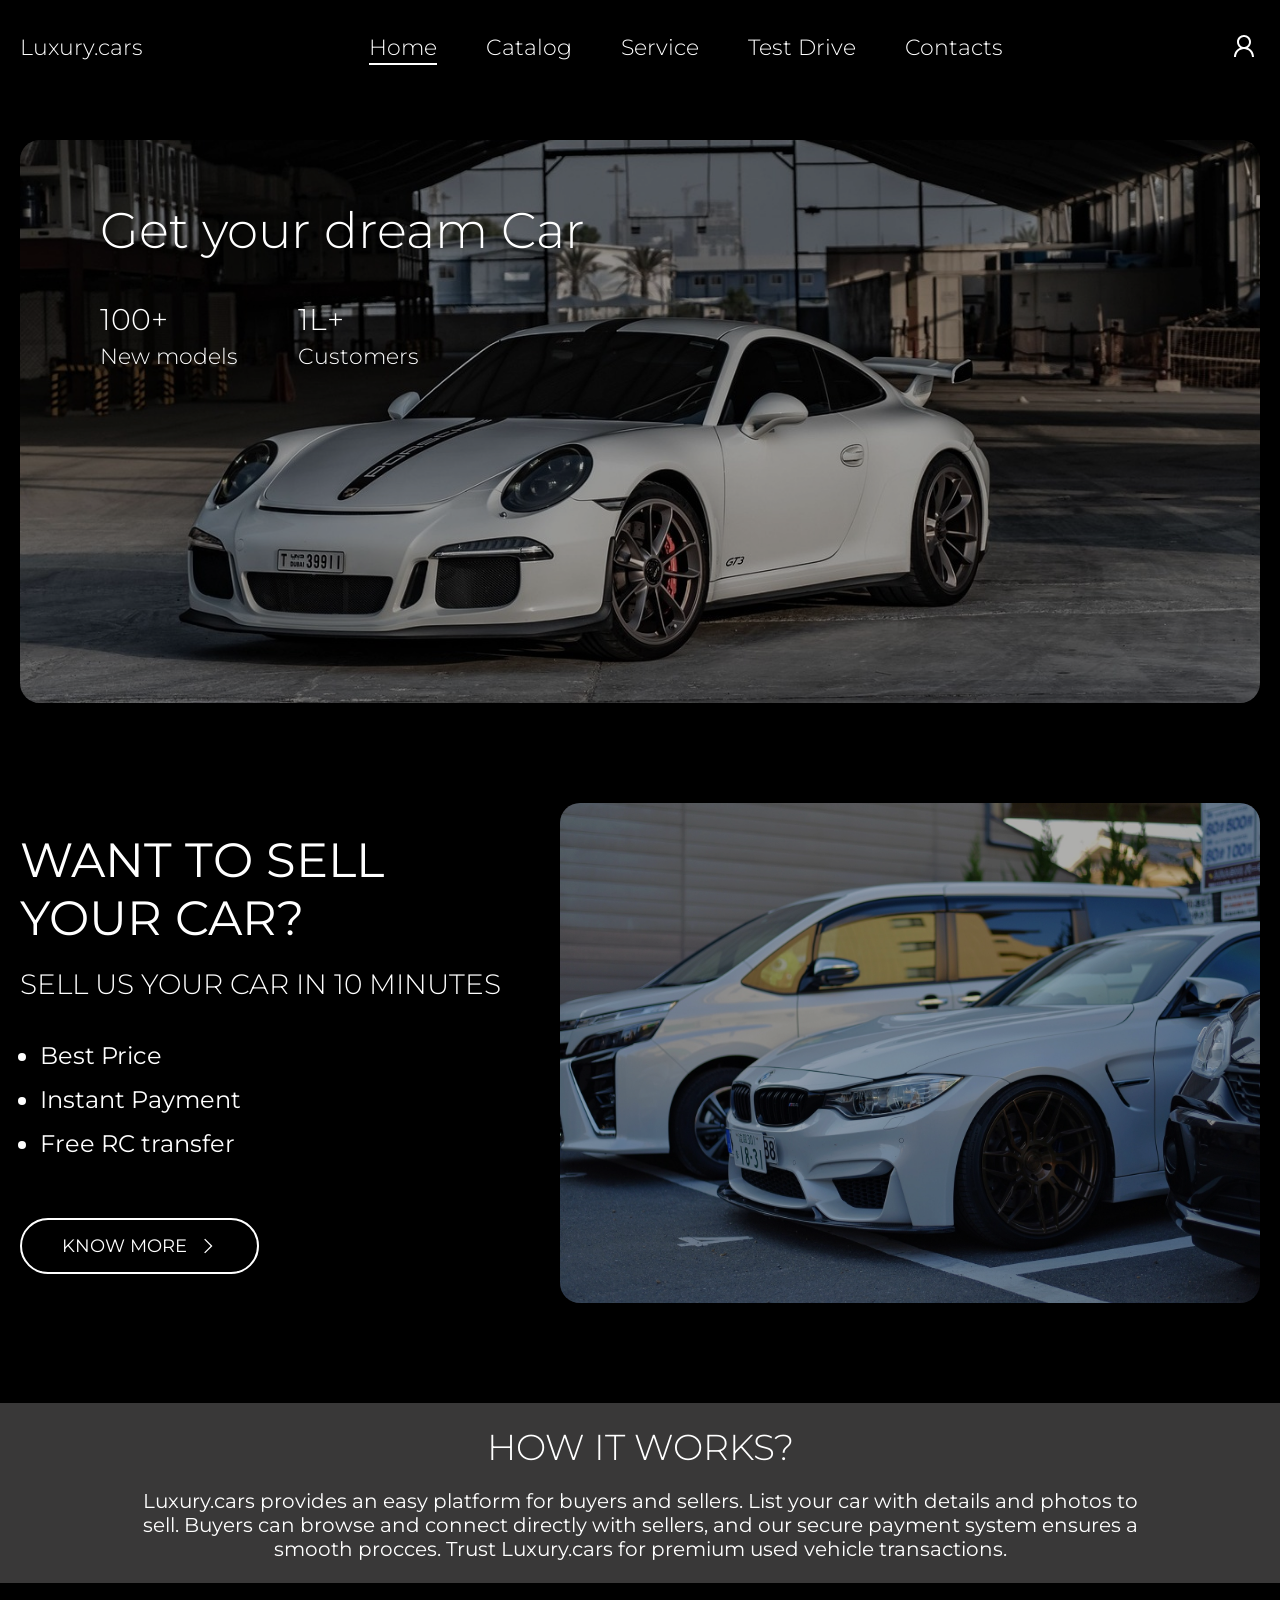
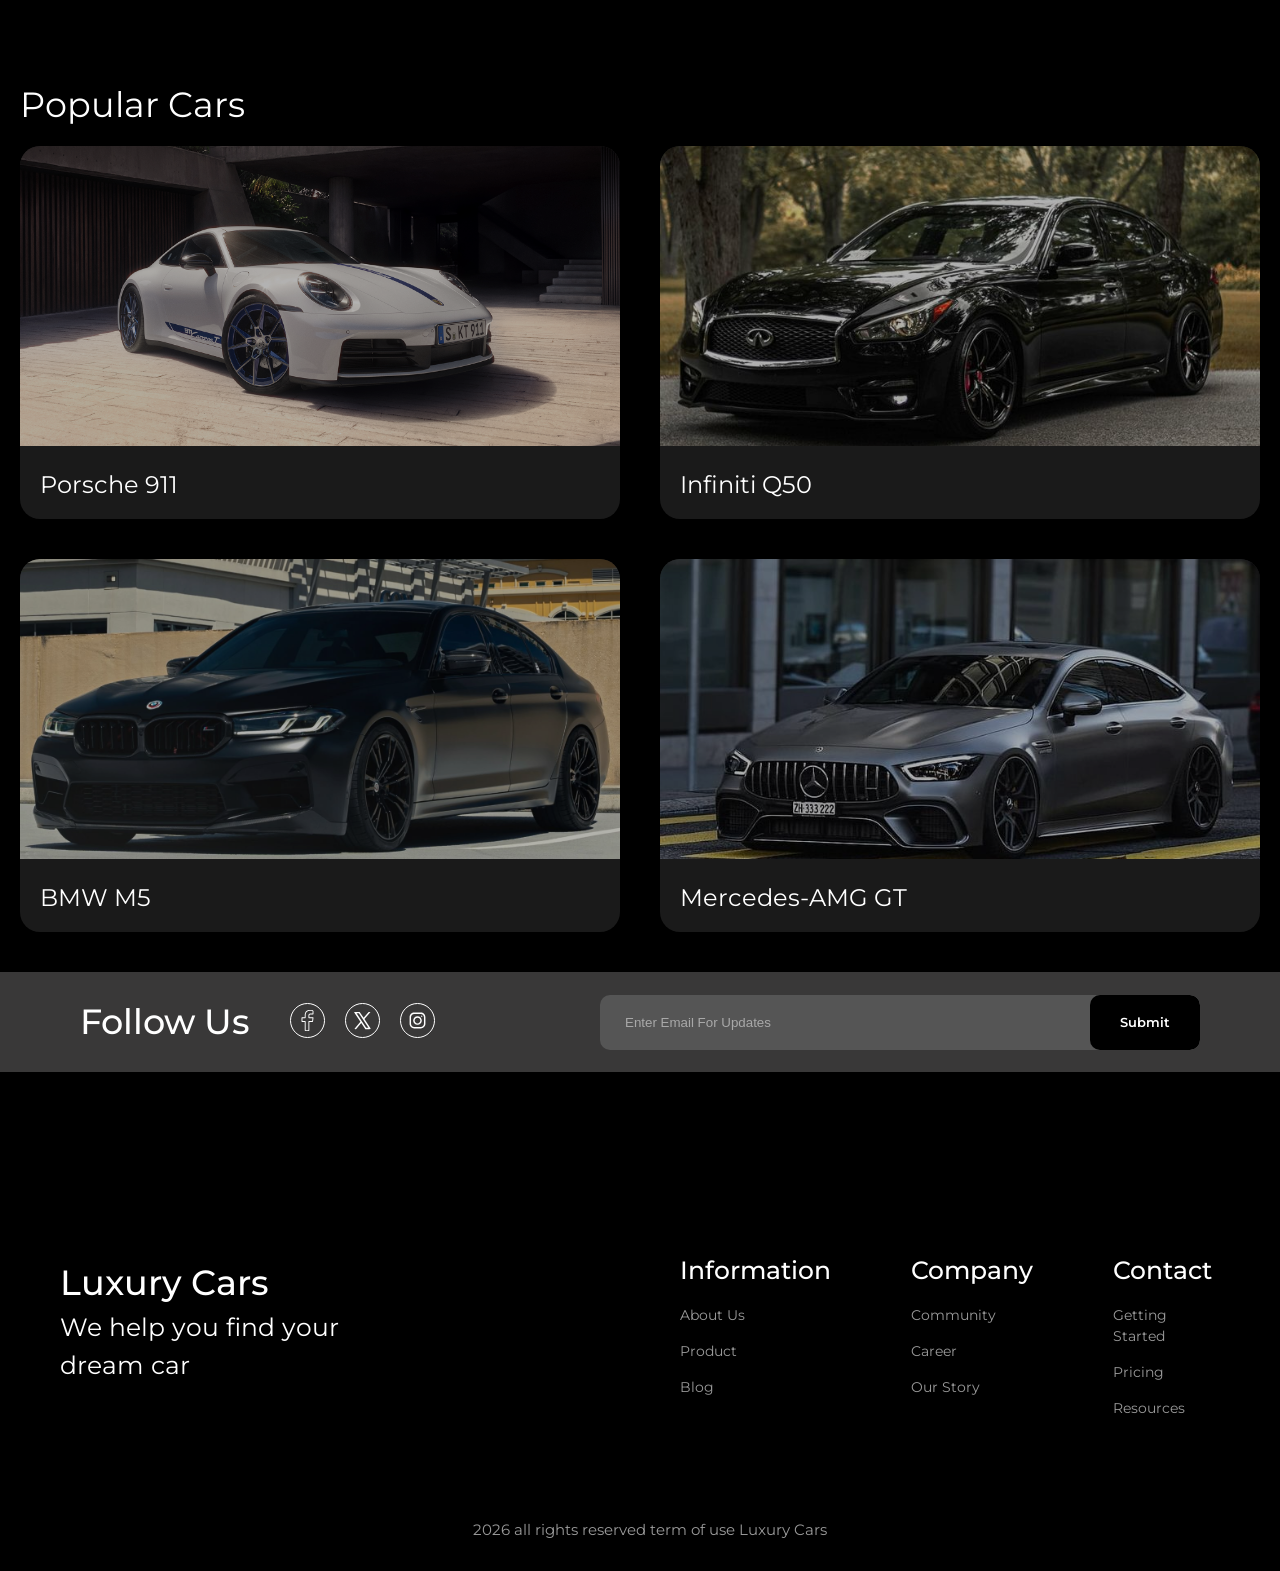
==== index.html @ b2e4340e "1" ====
<!DOCTYPE html>
<html lang="ru">
<head>
    <meta charset="utf-8">
    <meta name="viewport" content="width=device-width, initial-scale=1.0">
    <title>Luxury.cars</title>
    <link rel="stylesheet" href="css/style.css">
    <link rel="preconnect" href="https://fonts.googleapis.com">
    <link rel="preconnect" href="https://fonts.gstatic.com" crossorigin>
    <link href="https://fonts.googleapis.com/css2?family=Google+Sans:ital,opsz,wght@0,17..18,400..700;1,17..18,400..700&family=Montserrat:ital,wght@0,100..900;1,100..900&display=swap" rel="stylesheet">
</head>

<body>
    <header class="header">
        <div class="header_container">
            <nav class="header_nav">
                <a class = "header_logo" href="#">Luxury.cars</a>
                <ul class="header_nav-list">
                    <li class="header__nav-item">
                        <a class="header__nav-link active" href="index.html">Home</a>
                    </li>
                    <li class="header__nav-item">
                        <a class="header__nav-link" href="catalog.html">Catalog</a>
                    </li>
                    <li class="header__nav-item">
                        <a class="header__nav-link" href="service.html">Service</a>
                    </li>
                    <li class="header__nav-item">
                        <a class="header__nav-link" href="test-drive.html">Test Drive</a>
                    </li>
                    <li class="header__nav-item">
                        <a class="header__nav-link" href="contacts.html">Contacts</a>
                    </li>
                </ul>
                <button class="profile_button" id="openloginButton" onclick="openModal()"><img src="img/customer.svg" alt="profile-icon"></button>
                
            </nav>
        </div>
    </header>

<main>
    <section class="hero">
        <div class="hero_container">
            <div class="hero_container-content">
                <img class="hero_background-img"  src="img/porsche1 (1).jpg" alt="background-car">
                <div class="hero_text">
                    <h1 class="hero__text" id="hero-title">Get your dream Car</h1>
                    <div class="hero_stats">
                        <div class="hero_stats-item">
                            <h2 class="hero_text-low">100+</h2>
                            <h3 class="hero-text1">New models</h3>
                        </div>
                        <div class="hero_stats-item">
                            <h2 class="hero_text-low2">1L+</h2>
                            <h3 class="hero-text2">Customers</h3>
                        </div>
                    </div>
                </div>
            </div>
        </div>
    </section>
    <section class="title">
        <div class="title_container">
            <div class="title_content">
                <div class="title-content-text">
                    <h1>WANT TO SELL YOUR CAR?</h1>
                    <h2>SELL US YOUR CAR IN 10 MINUTES</h2>
                    <ul class ="title_list">
                        <li class="title_list-item">
                            Best Price
                        </li>
                        <li class="title_list-item">
                            Instant Payment
                        </li>
                        <li class="title_list-item">
                            Free RC transfer
                        </li>
                    </ul>
                    <a class="title_link" href="catalog.html">KNOW MORE <img src="img/arrow-right.svg" alt="arrow-right"></a>
                </div>
                <img class="title_img" src="img/tittle-cars.jpg"  alt="car-image">
            </div>
        </div>
    </section>
    <section class="title_about">
        <div class="title_about-container">
            <div class="title_about-content">
                <h1>HOW IT WORKS?</h1>
                <p>
                    Luxury.cars provides an easy platform for buyers and sellers. List your car with details and photos to sell. Buyers can browse and connect directly with sellers, and our secure payment system ensures a smooth procces. Trust  Luxury.cars for premium used vehicle transactions.
                </p>
            </div>
        </div>
    </section>
    <section class="popular"> 
        <div class="popular_container">
            <h1 class="heading-lg mb-lg">Popular Cars</h1>
            <div class="popular__grid">
                <div class="card">
                    <img class="card__image" src="img/porsche911.png" alt="Porsche 911">
                    <h2 class="card__title">Porsche 911</h2>
                </div>
                
                <div class="card">
                    <img class="card__image" src="img/q50.jpg" alt="Infiniti Q50">
                    <h2 class="card__title">Infiniti Q50</h2>
                </div>
                
                <div class="card">
                    <img class="card__image" src="img/BMW-m5-f90.jpg" alt="BMW M5">
                    <h2 class="card__title">BMW M5</h2>
                </div>
                
                <div class="card">
                    <img class="card__image" src="img/Mercedes-gt63-4door.jpg" alt="Mercedes-AMG GT">
                    <h2 class="card__title">Mercedes-AMG GT</h2>
                </div>
            </div>
        </div>
    </section>
    <section class="social-link">
        <div class="social-link_container">
            <div class="social-link__left-group">
                <h1>Follow Us</h1>
                <div class="social-link__icons">
                    <a class="social-link_icons" href="#"><img src="img/facebook.svg" alt="Facebook"></a>
                    <a class="social-link_icons" href="#"><img src="img/X.svg" alt="X"></a>
                    <a class="social-link_icons" href="#"><img src="img/instagram.svg" alt="Instagram"></a>
                </div>
            </div>
            <form class="social-message_form">
                <input type="email" placeholder="Enter Email For Updates" class="social-link__input">
                <button class="social-link__button">Submit</button>
            </form>
            
        </div>
    </section>
    <section class="about">
        <div class="about_container">
            <div class="about_text">
                <h1>Luxury Cars</h1>
                <h2>We help you find your dream car</h2>
            </div>
            <div class="about_lists">
                <ul class="about_list_info">
                    <li class="about-list-main-item">
                        <a href="#">Information</a>
                    </li>
                    <li class="about-list-item">
                        <a href="#">About Us</a>
                    </li>
                    <li class="about-list-item">
                    <a href="#">Product</a>
                    </li>
                    <li class="about-list-item">
                    <a href="#">Blog</a>
                    </li>
                </ul>
                <ul class="about_list_company">
                    <li class="about-list-main-item">
                        <a href="#">Company</a>
                    </li>
                    <li class="about-list-item">
                    <a href="#">Community</a>
                    </li>
                    <li class="about-list-item">
                    <a href="#">Career</a>
                    </li>
                    <li class="about-list-item">
                    <a href="#">Our Story</a>
                    </li>
                </ul>
                <ul class="about_list_contact">
                    <li class="about-list-main-item">
                        <a href="#">Contact</a>
                    </li>
                    <li class="about-list-item">
                    <a href="#">Getting Started</a>
                    </li>
                    <li class="about-list-item">
                    <a href="#">Pricing</a>
                    </li>
                    <li class="about-list-item">
                    <a href="#">Resources</a>
                    </li>
                </ul>
            </div>
        </div>
        <div class="lowtext">
            <p class="low-text">2026 all rights reserved term of use Luxury Cars</p>
        </div>
        
    </section>
</main>
<div class="login_modal" id="login_modal">
    <div class="login__container" id="login__container">
        <div class="login_header">
            <h2>Sign In</h2>
            <button id="closeloginButton" class="login__close-button"><img src="img/close-icon.svg" alt="Close"></button>
        </div>
        <div class="login_form">
            <form class="login__form">
                <input type="email" placeholder="Email" class="login__input">
                <input type="password" placeholder="Password" class="login__input">
                <button type="submit" class="login__button">Sign In</button>
                <p class="register_link">Don't have an account? <a href="javascript:void(0)" id="register_link">Sign Up</a></p>
            </form>
        </div>
    </div>
    <div class="register__container" id="register__container">
        <div class="register_header">
            <h2>Sign Up</h2>
            <button id="closeregisterButton" class="register__close-button"><img src="img/close-icon.svg" alt="Close"></button>
        </div>
        <div class="register_form">
            <form class="register__form">
                <input type="text" placeholder="Name" class="register__input">
                <input type="email" placeholder="Email" class="register__input">
                <input type="password" placeholder="Password" class="register__input">
                <button type="submit" class="register__button" onclick="closeRegisterModal()">Create Account</button>
                <p class="login_link">Already have an account? <a id="login__link" href="javascript:void(0)">Sign In</a></p>
            </form>
        </div>
    </div>
</div>
  <script src = "js/app.js"></script>
</body>
</html>
---- css/style.css ----
* {
    margin: 0;
    padding: 0;
    box-sizing: border-box;
}

html {
    scroll-padding: 150px;
    scroll-behavior: smooth;
    background-color: #000000;
}
.header {
    position: fixed;
    width: 100%;
    background-color: black;
    z-index: 1000;
    top: 0;
}
.header_container {
    margin-top: 30px;
    max-width: 1600px;
    width: 100%;
    height: 70px;
    margin-inline: auto;
    padding: 0 20px;
}
.header_nav {
    gap: 20px;
    display: flex;
    justify-content: space-between;
    align-items: center;
}
.header_nav-list {
    display: flex;
    list-style:none;
    gap:49px;
    font-family: Montserrat;
    font-size: 22px;
    font-weight: 300;
    transition: color 0.5s ease;
    color: #FFFFFF;
}
.profile_button {
    background: transparent;
    border: none;
    cursor: pointer;
}
.header_logo {
    font-family: Montserrat, sans-serif;
    font-weight: 300;
    font-size: 22px;
    color: #FFFFFF;
}
.header_nav-list a {
    text-decoration: none;
    color: #FFFFFF;
}
.header_nav a  {
    color: #FFFFFF;
    text-decoration: none;
}

.hero {
    margin: 140px 0 0 0;
}
.hero_container {
    display: flex;
    justify-content: center;
    align-items: center;
    width: 100%;
    margin-inline: auto;
    padding: 0 20px;
}
.hero_container-content {
    position: relative;
    max-width: 1600px;
    width: 100%;
}
.hero_background-img {
    width: 100%;
    height: auto;
    filter: brightness(70%);
    border-radius: 20px;
    display: block;
}
.hero_text {
    position: absolute;
    top: 0;
    left: 0;
    width: 100%;
    height: 100%;
    padding: 60px 80px;
    display: flex;
    flex-direction: column;
    gap: 20px;
}
.hero__text {
    font-size: 50px;
    color: #FFFFFF;
    font-family: Montserrat, sans-serif;
    font-weight: 300;
    margin: 0;
    max-width: 500px;
}
.hero_text-low, .hero_text-low2 {
    font-size: 30px;
    color: #FFFFFF;
    font-family: Montserrat, sans-serif;
    font-weight: 300;
    margin: 0;
}
.hero-text1, .hero-text2 {
    font-size: 22px;
    color: #FFFFFF;
    font-family: Montserrat, sans-serif;
    font-weight: 300;
    margin: 0;
}
.hero_stats {
    display: flex;
    gap: 60px;
    align-items: flex-start;
    margin-top: 20px;
}
.hero_stats-item {
    display: flex;
    flex-direction: column;
    gap: 5px;
}
.title {
    font-family: Montserrat, sans-serif;
    color: #FFFFFF;
    margin-top: 100px;
}

.title_container, .title_about-container, .popular_content{
    max-width: 1600px;
    width: 100%;
    margin-inline: auto;
    padding: 0 20px;
}

.title_content {
    display: flex;
    align-items: center;
    gap: 50px;
}

.title-content-text {
    flex: 1;
}

.title-content-text h1 {
    font-size: 48px;
    font-weight: 400;
    margin-bottom: 20px;
    line-height: 1.2;
}

.title-content-text h2 {
    font-size: 28px;
    font-weight: 300;
    margin-bottom: 40px;
}

.title_list {
    list-style: disc;
    padding-left: 20px;
    margin-bottom: 40px;
}

.title_list-item {
    font-size: 24px;
    font-weight: 400;
    margin-bottom: 15px;
}

.title_link {
    display: inline-flex;
    align-items: center;
    gap: 10px;
    background-color: transparent;
    border: 2px solid #FFFFFF;
    color: #FFFFFF;
    text-decoration: none;
    padding: 15px 40px;
    font-size: 18px;
    font-weight: 400;
    border-radius: 50px;
    transition: all 0.3s ease;
    margin-top: 20px;
}

.title_link:hover {
    background-color: #FFFFFF;
    color: #000000;
}

.title_link img {
    width: 20px;
    height: 20px;
}

.title_img {
    filter: brightness(70%);
    flex-shrink: 0;
    border-radius: 20px;
    width: 700px;
    height: 500px;
    object-fit: cover;
}
.title_about-container {
    background-color: #393838;
    margin-top: 100px;
    height: 180px;
    display: flex;
    align-items: center;
    justify-content: center;
    max-width: 100%;
}
.title_about-content {
    display: flex;
    flex-direction: column;
    align-items: center;
    max-width: 1200px;
    text-align: center;
    color: #FFFFFF;
    font-family: Montserrat, sans-serif;
    font-size: 20px;
}
.title_about-content p {
    max-width: 1000px;

}
.title_about-content h1 {
    font-size: 36px;
    margin-bottom: 20px;
    font-weight: 300;
}
.grid {
    display: grid;
    gap: 40px;
}

.grid-2 {
    grid-template-columns: repeat(2, 1fr);
}

.grid-3 {
    grid-template-columns: repeat(3, 1fr);
}

.grid-4 {
    grid-template-columns: repeat(4, 1fr);
}

.card {
    background-color: #1a1a1a;
    border-radius: 20px;
    overflow: hidden;
    transition: transform 0.3s ease;
}

.card:hover {
    transform: translateY(-10px);
}

.card__image {
    filter: brightness(70%);
    width: 100%;
    height: 300px;
    object-fit: cover;
}

.card__title {
    font-family: Montserrat, sans-serif;
    color: #FFFFFF;
    font-size: 24px;
    font-weight: 400;
    padding: 20px;
    font-size: 24px;
    font-weight: 400;
}

.popular__grid {
    display: grid;
    grid-template-columns: repeat(2, 1fr);
    gap: 40px;
}
.popular_container {
    max-width: 1600px;
    width: 100%;
    margin-inline: auto;
    margin-top: 100px;
    padding: 0 20px;
}
.heading-lg  {
    font-family: Montserrat, sans-serif;
    color: #FFFFFF;
    font-size: 35px;
    font-weight: 400;
    margin-bottom: 20px;
}
.login_modal {
  z-index: 1002;
  display: none;
  position: fixed;
  top: 0;
  left: 0;
  width: 100%;
  height: 100%;
  background-color: rgba(0, 0, 0, 0.7);
  backdrop-filter: blur(8px);
  -webkit-backdrop-filter: blur(8px);
}

.login__container, .register__container {
  z-index: 1001;
  display: flex;
  flex-direction: column;
  align-items: center;
  background-color: #1a1a1a;
  margin: 12vh auto;
  padding: 40px 35px 35px;
  border: 1px solid #333;
  border-radius: 20px;
  width: 440px;
  max-width: 90vw;
  font-family: Montserrat, sans-serif;
  box-shadow: 0 25px 60px rgba(0, 0, 0, 0.5);
}
.login_header, .register_header {
  font-family: Montserrat, sans-serif;
  font-weight: 500;
  font-size: 28px;
  display: flex;
  justify-content: space-between;
  align-items: center;
  width: 100%;
  margin-bottom: 10px;
  color: #fff;
}
.login_form, .register_form {
  width: 100%;
  display: flex;
  flex-direction: column;
  align-items: center;
}
.login__form, .register__form {
  display: flex;
  flex-direction: column;
  align-items: center;
  gap: 16px;
  width: 100%;
  margin-top: 10px;
  font-family: Montserrat, sans-serif;
  font-size: 15px;
  line-height: 1.5;
}
.login__close-button, .register__close-button {
  display: flex;
  align-items: center;
  justify-content: center;
  cursor: pointer;
  background: transparent;
  border: 1px solid #444;
  border-radius: 50%;
  width: 38px;
  height: 38px;
  transition: all 0.3s ease;
}
.login__close-button:hover, .register__close-button:hover {
  background-color: #333;
  border-color: #666;
}
.login__close-button img, .register__close-button img {
  width: 18px;
  height: 18px;
  filter: invert(1);
}
.login__input, .register__input {
  width: 100%;
  padding: 14px 18px;
  background-color: #111;
  border: 1px solid #333;
  border-radius: 12px;
  color: #fff;
  font-family: Montserrat, sans-serif;
  font-size: 15px;
  outline: none;
  transition: border-color 0.3s ease;
  box-sizing: border-box;
}
.login__input:focus, .register__input:focus {
  border-color: #fff;
}
.login__input::placeholder, .register__input::placeholder {
  color: #666;
}
.login__button, .register__button {
  display: flex;
  align-items: center;
  justify-content: center;
  padding: 14px;
  background-color: #fff;
  color: #000;
  border: none;
  text-decoration: none;
  font-family: Montserrat, sans-serif;
  font-weight: 600;
  font-size: 16px;
  width: 100%;
  border-radius: 12px;
  cursor: pointer;
  transition: all 0.3s ease;
  margin-top: 4px;
}
.login__button:hover, .register__button:hover {
  background-color: #ccc;
}
.login_link, .register_link {
  font-family: Montserrat, sans-serif;
  font-size: 14px;
  font-weight: 400;
  color: #888;
  line-height: 1.5;
  text-align: center;
}
.login_link a, .register_link a {
  color: #fff;
  text-decoration: none;
  font-weight: 500;
  transition: opacity 0.3s;
}
.login_link a:hover, .register_link a:hover {
  opacity: 0.7;
}
.register__container {
  display: none;
}
.social-link_container {
    display: flex;
    align-items: center;
    justify-content: space-between;
    gap: 40px;
    margin-top: 40px;
    background-color: #393838;
    max-width: 1800px;
    width: 100%;
    height: 100px;
    margin-inline: auto;
    padding: 0 80px;
    font-family: montserrat, sans-serif;
    color: #FFFFFF;
}
.social-link__left-group {
    display: flex;
    flex-direction: row;
    align-items: center;
    gap: 40px;
}
.social-link__icons {
    display: flex;
    gap: 20px;
}
.social-link__icons img {
    width: 35px;
    height: 35px;
    border: 1px solid #FFFFFF;
    border-radius: 50%;
    padding: 5px;
    transition: all 0.3s ease;
}
.social-link__icons img:hover {
    background-color: #FFFFFF;
    color: #000000;
}
.social-link_container h1 {
    font-family: montserrat, sans-serif;
    font-weight: 500;
    font-size: 35px;
    line-height: 1.5;
    margin: 0;
}
.social-message_form {
    font-family: montserrat, sans-serif;
    font-size: 16px;
    line-height: 1.5;
    color: #FFFFFF;
    display: flex;
    background-color: #555;
    border-radius: 10px;
    overflow: hidden;
    width: 600px;
    height: 55px;
    max-width: 600px;
    flex-shrink: 0;
}
.social-link__input {
    background: transparent;
    border: none;
    padding: 15px 25px;
    color:rgb(255, 255, 255);
    flex-grow: 1;
    outline: none;

}
.social-link__input::placeholder {
    color: #ccc;
    opacity: 0.7;
}
.social-link__button {
    background-color: #000;
    color: #fff;
    border: none;
    padding: 0 30px;
    cursor: pointer;
    border-radius: 10px;
    transition: background-color 0.3s;
    font-family: montserrat, sans-serif;
    font-weight: 600;
}
.social-link__button:hover {
    background-color: #222;
}
.about {
    /* background-color: #393838; */
    /* margin-top: 150px;
    height: 100%;
    text-decoration: none; */
    margin-top: 150px;
}
.about_container {
    display: flex;
    flex-direction: row;
    align-items: center;
    color: #FFFFFF;
    gap: 300px;
    margin-left: 30px;
}



.about_lists a{
    text-decoration: none;
    display: flex;
    flex-direction: row;
    max-width: 600px;
    padding-top: 5px;
    font-family: Montserrat, sans-serif;
    font-weight: 400;
    color: #FFFFFF;
    filter: brightness(60%);
}
.about_lists ul {
    list-style: none;
    align-items: flex-start;
    display: flex;
    flex-direction: column;
    gap: 10px;
    width: 200px;
}
.about-list-main-item a {
    text-decoration: none;
    font-family: Montserrat, sans-serif;
    font-weight: 500;
    font-size: 25px;
    line-height: 1.5;
    filter: brightness(100%);

}
/* .low-text {
    display: flex;
    align-items: center;
    margin-top: 100px;
    font-size: 20px;
    line-height: 1.5;
    max-width: 500px;
} */
.about-list-item {
    text-decoration: none;
    font-family: Montserrat, sans-serif;
    font-weight: 400;
    font-size: 14px;
    line-height: 1.5;
}
.about-list-main-item li {
    font-family: Montserrat, sans-serif;
    font-weight: 600;
    font-size: 30px;
    line-height: 1.5;
    
}
.about_text h1 {
    display: flex;
    align-items: center;
    font-family: Montserrat, sans-serif;
    font-weight: 500;
    font-size: 35px;
    line-height: 1.5;
    max-width: 400px;
    width: 350px;
    padding-left: 30px;
}
.about_text h2 {
    display: flex;
    align-items: center;
    font-family: Montserrat, sans-serif;
    font-weight: 400;
    font-size: 25px;
    line-height: 1.5;
    max-width: 400px;
    width: 350px;
    padding-left: 30px;
}
.about_lists {
    text-decoration: none;
    display: flex;
    flex-direction: row;
    gap: 80px;
    max-width: 500px;
    padding-top: 25px;
}
.lowtext {
    width: 1300px;
    margin-inline: auto;
    display: flex;
    justify-content: center;
    align-items: center;
    font-family: Montserrat, sans-serif;
    font-size: 15px;
    line-height: 1.5;
    margin-top: 100px;
    color: #FFFFFF;
    filter: brightness(60%);
    font-weight: 400;
    padding-bottom: 30px;
}

.header__nav-link.active {
    border-bottom: 2px solid #fff;
    padding-bottom: 2px;
}

.page-hero {
    margin-top: 140px;
    padding: 80px 20px;
    text-align: center;
    font-family: Montserrat, sans-serif;
    color: #FFFFFF;
}
.page-hero_container {
    max-width: 1600px;
    margin-inline: auto;
}
.page-hero__title {
    font-size: 52px;
    font-weight: 400;
    margin-bottom: 15px;
}
.page-hero__subtitle {
    font-size: 22px;
    font-weight: 300;
    opacity: 0.7;
}

.catalog_container,
.car-detail_container,
.car-description_container,
.car-specs_container,
.car-video_container,
.services_container,
.test-drive_container,
.contacts_container,
.map_container {
    max-width: 1600px;
    width: 100%;
    margin-inline: auto;
    padding: 0 20px;
}

.catalog__grid {
    display: grid;
    grid-template-columns: repeat(3, 1fr);
    gap: 40px;
    margin-top: 40px;
}
.card--link {
    text-decoration: none;
    display: block;
}
.card__body {
    padding: 0 20px 20px;
}
.card__price {
    font-family: Montserrat, sans-serif;
    color: #aaa;
    font-size: 18px;
    font-weight: 300;
    padding: 0 20px 5px;
}
.card__btn {
    display: inline-block;
    font-family: Montserrat, sans-serif;
    color: #fff;
    font-size: 16px;
    font-weight: 400;
    border: 1px solid #fff;
    border-radius: 50px;
    padding: 8px 30px;
    margin: 10px 20px;
    transition: all 0.3s ease;
}
.card:hover .card__btn {
    background-color: #fff;
    color: #000;
}

.back-link {
    display: inline-block;
    font-family: Montserrat, sans-serif;
    color: #aaa;
    font-size: 16px;
    text-decoration: none;
    margin: 150px 0 30px;
    transition: color 0.3s;
}
.back-link:hover {
    color: #fff;
}
.car-detail__hero {
    display: flex;
    gap: 60px;
    align-items: center;
}
.car-detail__image {
    width: 55%;
    border-radius: 20px;
    object-fit: cover;
    filter: brightness(85%);
}
.car-detail__info {
    flex: 1;
    font-family: Montserrat, sans-serif;
    color: #FFFFFF;
}
.car-detail__title {
    font-size: 48px;
    font-weight: 400;
    margin-bottom: 20px;
}
.car-detail__desc {
    font-size: 18px;
    font-weight: 300;
    line-height: 1.6;
    margin-bottom: 30px;
    opacity: 0.85;
}
.car-detail__price {
    font-size: 28px;
    font-weight: 500;
    margin-bottom: 30px;
}
.car-detail__cta {
    display: inline-block;
    padding: 15px 40px;
    border: 2px solid #fff;
    border-radius: 50px;
    color: #fff;
    text-decoration: none;
    font-family: Montserrat, sans-serif;
    font-size: 18px;
    font-weight: 400;
    transition: all 0.3s ease;
}
.car-detail__cta:hover {
    background-color: #fff;
    color: #000;
}

.section-title {
    font-family: Montserrat, sans-serif;
    color: #FFFFFF;
    font-size: 36px;
    font-weight: 400;
    margin-bottom: 30px;
}
.car-description {
    margin-top: 80px;
}
.car-description__text {
    font-family: Montserrat, sans-serif;
    color: #ccc;
    font-size: 17px;
    font-weight: 300;
    line-height: 1.8;
}
.car-description__text p {
    margin-bottom: 15px;
}

.car-specs {
    margin-top: 80px;
}
.specs-table {
    width: 100%;
    border-collapse: collapse;
    font-family: Montserrat, sans-serif;
    color: #FFFFFF;
    font-size: 16px;
}
.specs-table th {
    background-color: #333;
    padding: 15px 20px;
    text-align: left;
    font-weight: 500;
}
.specs-table td {
    padding: 12px 20px;
    border-bottom: 1px solid #333;
}
.specs-table tbody tr:hover {
    background-color: #1a1a1a;
}
.specs-table__category td {
    background-color: #222;
    font-weight: 500;
    font-style: italic;
    padding: 10px 20px;
}

.car-video {
    margin-top: 80px;
}
.car-video__wrapper {
    border-radius: 20px;
    overflow: hidden;
}

.services__grid {
    display: grid;
    grid-template-columns: repeat(3, 1fr);
    gap: 40px;
    margin-top: 40px;
}
.service-card {
    background-color: #1a1a1a;
    border-radius: 20px;
    padding: 40px 30px;
    font-family: Montserrat, sans-serif;
    color: #FFFFFF;
    transition: transform 0.3s ease;
}
.service-card:hover {
    transform: translateY(-10px);
}
.service-card__icon {
    font-size: 48px;
    margin-bottom: 20px;
}
.service-card__title {
    font-size: 24px;
    font-weight: 500;
    margin-bottom: 15px;
}
.service-card__text {
    font-size: 16px;
    font-weight: 300;
    line-height: 1.6;
    opacity: 0.8;
}

.test-drive {
    margin-top: 20px;
}
.test-drive__content,
.contacts__content {
    display: flex;
    gap: 80px;
    align-items: flex-start;
}
.test-drive__info,
.contacts__info {
    flex: 1;
    font-family: Montserrat, sans-serif;
    color: #FFFFFF;
}
.test-drive__form-wrapper,
.contacts__form-wrapper {
    flex: 1;
    font-family: Montserrat, sans-serif;
    color: #FFFFFF;
}
.test-drive__steps {
    display: flex;
    flex-direction: column;
    gap: 30px;
    margin-top: 10px;
}
.step {
    display: flex;
    gap: 20px;
    align-items: flex-start;
}
.step__number {
    width: 50px;
    height: 50px;
    min-width: 50px;
    border: 2px solid #fff;
    border-radius: 50%;
    display: flex;
    align-items: center;
    justify-content: center;
    font-size: 22px;
    font-weight: 500;
}
.step__text h3 {
    font-size: 20px;
    font-weight: 500;
    margin-bottom: 5px;
}
.step__text p {
    font-size: 16px;
    font-weight: 300;
    opacity: 0.7;
    line-height: 1.5;
}

.form-input {
    width: 100%;
    padding: 14px 20px;
    background-color: #1a1a1a;
    border: 1px solid #333;
    border-radius: 10px;
    color: #fff;
    font-family: Montserrat, sans-serif;
    font-size: 16px;
    margin-bottom: 15px;
    outline: none;
    transition: border-color 0.3s;
}
.form-input:focus {
    border-color: #fff;
}
.form-input::placeholder {
    color: #888;
}
.form-textarea {
    min-height: 120px;
    resize: vertical;
}
.form-button {
    width: 100%;
    padding: 15px;
    background-color: #fff;
    color: #000;
    border: none;
    border-radius: 10px;
    font-family: Montserrat, sans-serif;
    font-size: 18px;
    font-weight: 500;
    cursor: pointer;
    transition: all 0.3s ease;
}
.form-button:hover {
    background-color: #ccc;
}

.contacts {
    margin-top: 20px;
}
.contacts__details {
    display: flex;
    flex-direction: column;
    gap: 25px;
}
.contact-item h3 {
    font-family: Montserrat, sans-serif;
    font-size: 20px;
    font-weight: 500;
    color: #fff;
    margin-bottom: 8px;
}
.contact-item p {
    font-family: Montserrat, sans-serif;
    font-size: 16px;
    font-weight: 300;
    color: #ccc;
    line-height: 1.5;
}

.map {
    margin-top: 80px;
}
.map_container {
    max-width: 1600px;
    width: 100%;
    margin-inline: auto;
    padding: 0 20px;
}

.error-page {
    margin-top: 140px;
    min-height: 60vh;
    display: flex;
    align-items: center;
    justify-content: center;
}
.error-page_container {
    text-align: center;
    font-family: Montserrat, sans-serif;
    color: #FFFFFF;
}
.error-page__code {
    font-size: 180px;
    font-weight: 700;
    line-height: 1;
    margin-bottom: 20px;
    opacity: 0.3;
}
.error-page__title {
    font-size: 42px;
    font-weight: 400;
    margin-bottom: 20px;
}
.error-page__text {
    font-size: 20px;
    font-weight: 300;
    opacity: 0.7;
    margin-bottom: 40px;
}
.error-page__link {
    display: inline-block;
    padding: 15px 50px;
    border: 2px solid #fff;
    border-radius: 50px;
    color: #fff;
    text-decoration: none;
    font-size: 18px;
    font-weight: 400;
    transition: all 0.3s ease;
}
.error-page__link:hover {
    background-color: #fff;
    color: #000;
}
/* .low-text {
    font-family: Montserrat, sans-serif;
    font-size: 15px;
    line-height: 1.5;
    color: #FFFFFF;
} */
/* .about .low-text {
    display: flex;
    align-items: center;
    width: 100%;
    margin-top: 100px;
    font-size: 20px;
    line-height: 1.5;
    max-width: 500px;
} */
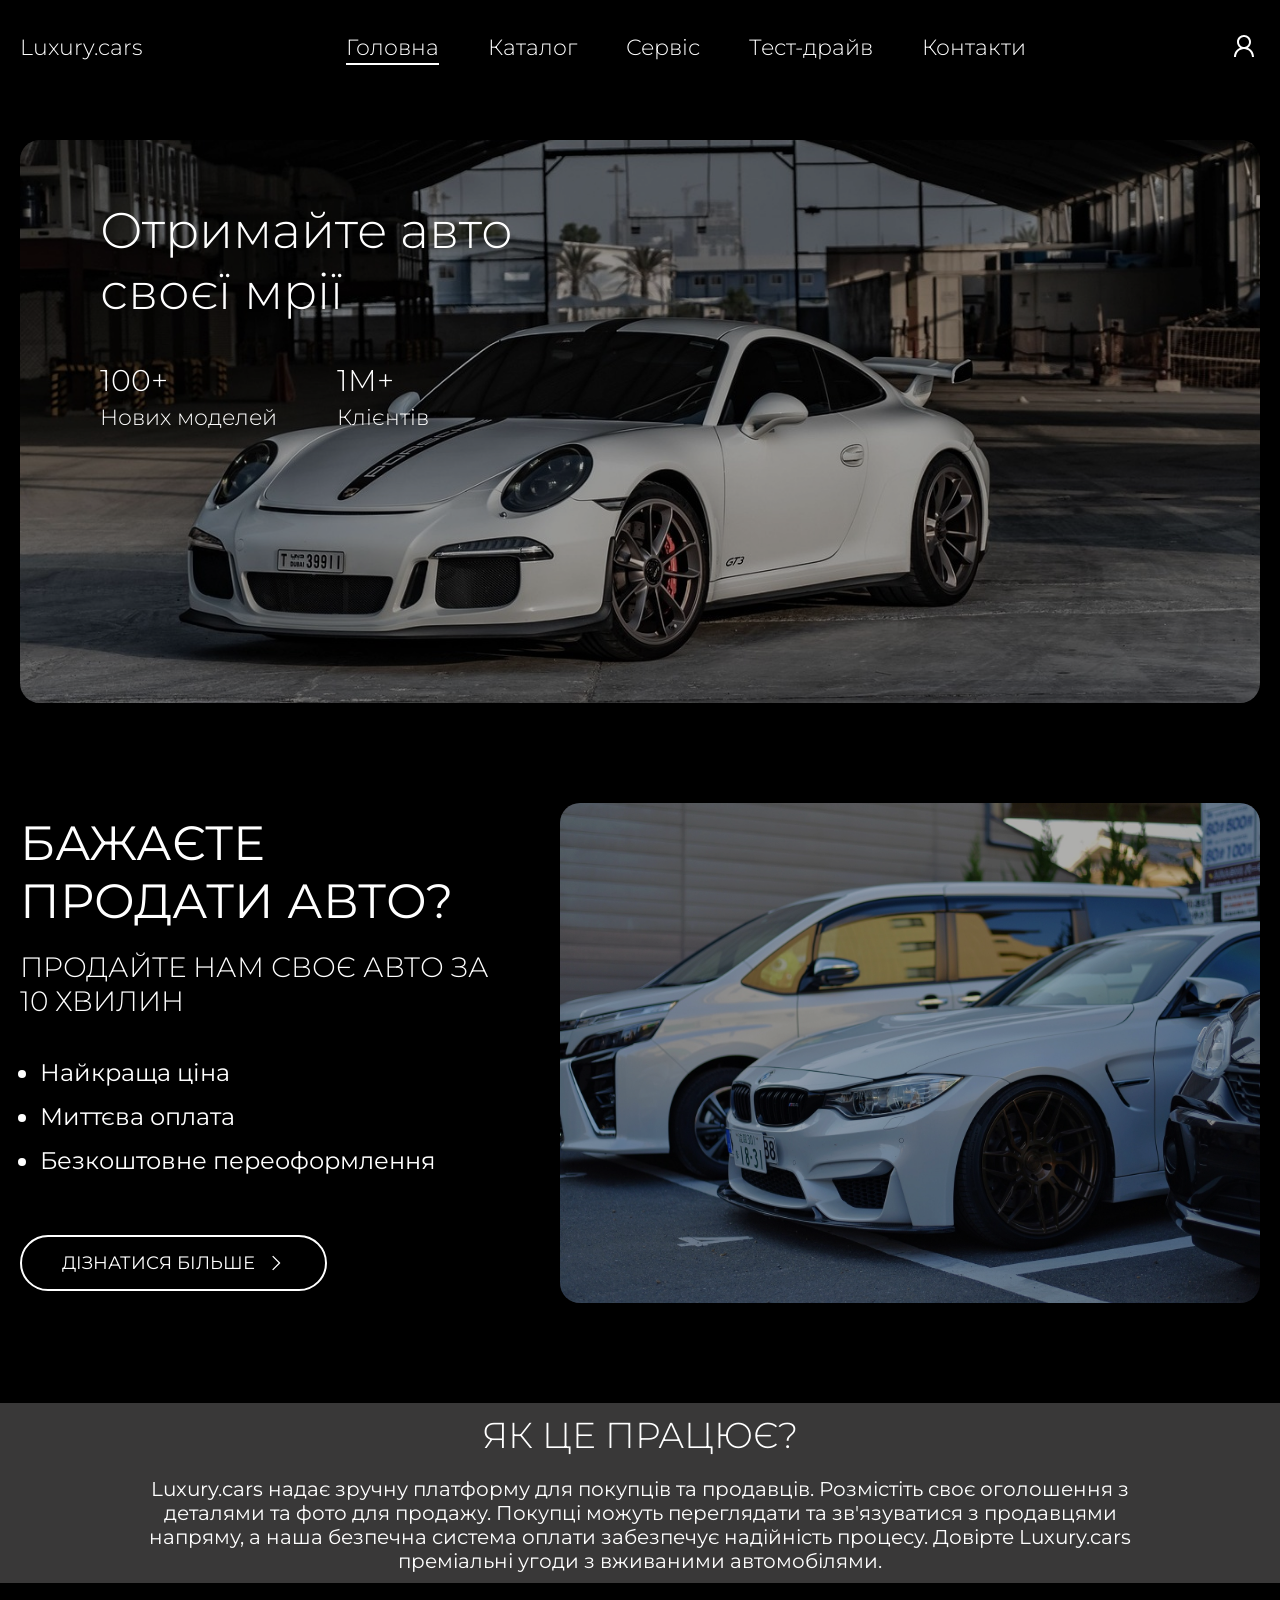
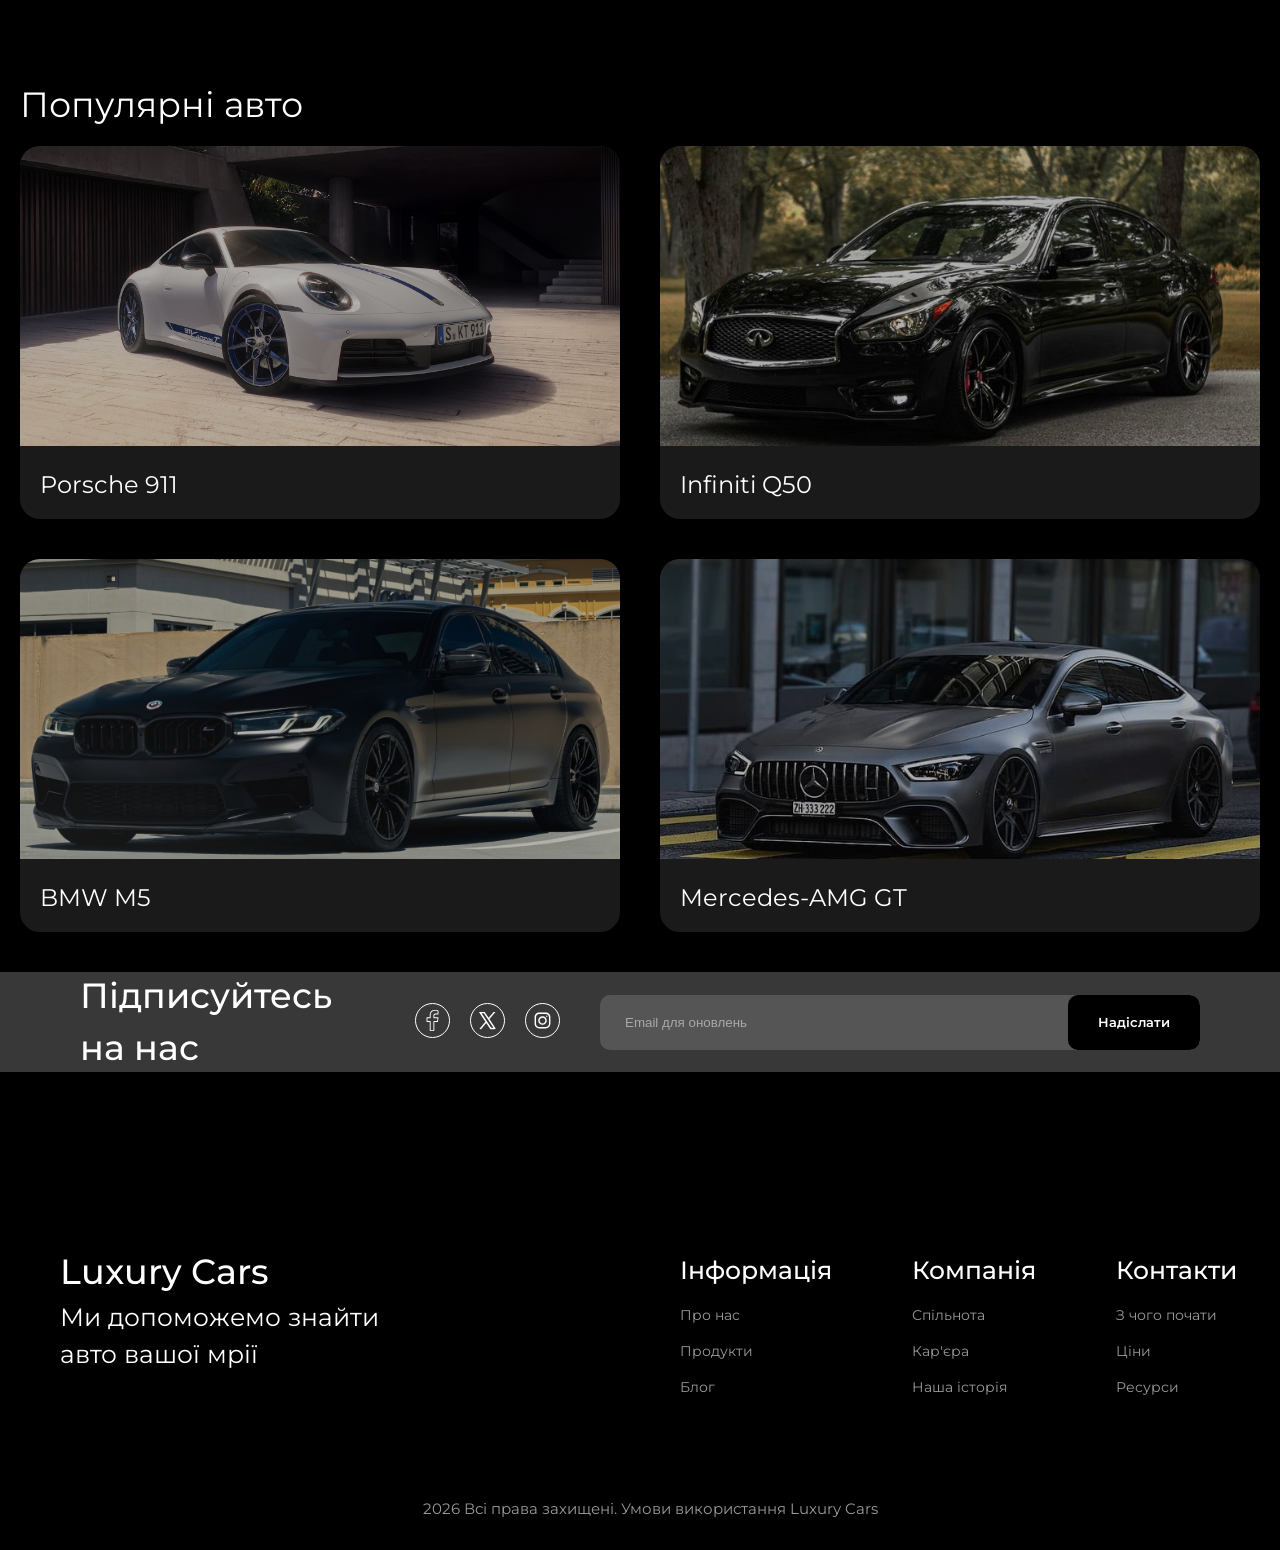
==== commit df5d19a7: "1231" ====
--- a/index.html
+++ b/index.html
@@ -1,5 +1,5 @@
 <!DOCTYPE html>
-<html lang="ru">
+<html lang="uk">
 <head>
     <meta charset="utf-8">
     <meta name="viewport" content="width=device-width, initial-scale=1.0">
@@ -17,19 +17,19 @@
                 <a class = "header_logo" href="#">Luxury.cars</a>
                 <ul class="header_nav-list">
                     <li class="header__nav-item">
-                        <a class="header__nav-link active" href="index.html">Home</a>
-                    </li>
-                    <li class="header__nav-item">
-                        <a class="header__nav-link" href="catalog.html">Catalog</a>
-                    </li>
-                    <li class="header__nav-item">
-                        <a class="header__nav-link" href="service.html">Service</a>
-                    </li>
-                    <li class="header__nav-item">
-                        <a class="header__nav-link" href="test-drive.html">Test Drive</a>
-                    </li>
-                    <li class="header__nav-item">
-                        <a class="header__nav-link" href="contacts.html">Contacts</a>
+                        <a class="header__nav-link active" href="index.html">Головна</a>
+                    </li>
+                    <li class="header__nav-item">
+                        <a class="header__nav-link" href="catalog.html">Каталог</a>
+                    </li>
+                    <li class="header__nav-item">
+                        <a class="header__nav-link" href="service.html">Сервіс</a>
+                    </li>
+                    <li class="header__nav-item">
+                        <a class="header__nav-link" href="test-drive.html">Тест-драйв</a>
+                    </li>
+                    <li class="header__nav-item">
+                        <a class="header__nav-link" href="contacts.html">Контакти</a>
                     </li>
                 </ul>
                 <button class="profile_button" id="openloginButton" onclick="openModal()"><img src="img/customer.svg" alt="profile-icon"></button>
@@ -44,15 +44,15 @@
             <div class="hero_container-content">
                 <img class="hero_background-img"  src="img/porsche1 (1).jpg" alt="background-car">
                 <div class="hero_text">
-                    <h1 class="hero__text" id="hero-title">Get your dream Car</h1>
+                    <h1 class="hero__text" id="hero-title">Отримайте авто своєї мрії</h1>
                     <div class="hero_stats">
                         <div class="hero_stats-item">
                             <h2 class="hero_text-low">100+</h2>
-                            <h3 class="hero-text1">New models</h3>
+                            <h3 class="hero-text1">Нових моделей</h3>
                         </div>
                         <div class="hero_stats-item">
-                            <h2 class="hero_text-low2">1L+</h2>
-                            <h3 class="hero-text2">Customers</h3>
+                            <h2 class="hero_text-low2">1M+</h2>
+                            <h3 class="hero-text2">Клієнтів</h3>
                         </div>
                     </div>
                 </div>
@@ -63,20 +63,20 @@
         <div class="title_container">
             <div class="title_content">
                 <div class="title-content-text">
-                    <h1>WANT TO SELL YOUR CAR?</h1>
-                    <h2>SELL US YOUR CAR IN 10 MINUTES</h2>
+                    <h1>БАЖАЄТЕ ПРОДАТИ АВТО?</h1>
+                    <h2>ПРОДАЙТЕ НАМ СВОЄ АВТО ЗА 10 ХВИЛИН</h2>
                     <ul class ="title_list">
                         <li class="title_list-item">
-                            Best Price
+                            Найкраща ціна
                         </li>
                         <li class="title_list-item">
-                            Instant Payment
+                            Миттєва оплата
                         </li>
                         <li class="title_list-item">
-                            Free RC transfer
+                            Безкоштовне переоформлення
                         </li>
                     </ul>
-                    <a class="title_link" href="catalog.html">KNOW MORE <img src="img/arrow-right.svg" alt="arrow-right"></a>
+                    <a class="title_link" href="catalog.html">ДІЗНАТИСЯ БІЛЬШЕ <img src="img/arrow-right.svg" alt="arrow-right"></a>
                 </div>
                 <img class="title_img" src="img/tittle-cars.jpg"  alt="car-image">
             </div>
@@ -85,16 +85,16 @@
     <section class="title_about">
         <div class="title_about-container">
             <div class="title_about-content">
-                <h1>HOW IT WORKS?</h1>
+                <h1>ЯК ЦЕ ПРАЦЮЄ?</h1>
                 <p>
-                    Luxury.cars provides an easy platform for buyers and sellers. List your car with details and photos to sell. Buyers can browse and connect directly with sellers, and our secure payment system ensures a smooth procces. Trust  Luxury.cars for premium used vehicle transactions.
+                    Luxury.cars надає зручну платформу для покупців та продавців. Розмістіть своє оголошення з деталями та фото для продажу. Покупці можуть переглядати та зв'язуватися з продавцями напряму, а наша безпечна система оплати забезпечує надійність процесу. Довірте Luxury.cars преміальні угоди з вживаними автомобілями.
                 </p>
             </div>
         </div>
     </section>
     <section class="popular"> 
         <div class="popular_container">
-            <h1 class="heading-lg mb-lg">Popular Cars</h1>
+            <h1 class="heading-lg mb-lg">Популярні авто</h1>
             <div class="popular__grid">
                 <div class="card">
                     <img class="card__image" src="img/porsche911.png" alt="Porsche 911">
@@ -121,7 +121,7 @@
     <section class="social-link">
         <div class="social-link_container">
             <div class="social-link__left-group">
-                <h1>Follow Us</h1>
+                <h1>Підписуйтесь на нас</h1>
                 <div class="social-link__icons">
                     <a class="social-link_icons" href="#"><img src="img/facebook.svg" alt="Facebook"></a>
                     <a class="social-link_icons" href="#"><img src="img/X.svg" alt="X"></a>
@@ -129,8 +129,8 @@
                 </div>
             </div>
             <form class="social-message_form">
-                <input type="email" placeholder="Enter Email For Updates" class="social-link__input">
-                <button class="social-link__button">Submit</button>
+                <input type="email" placeholder="Email для оновлень" class="social-link__input">
+                <button class="social-link__button">Надіслати</button>
             </form>
             
         </div>
@@ -139,55 +139,55 @@
         <div class="about_container">
             <div class="about_text">
                 <h1>Luxury Cars</h1>
-                <h2>We help you find your dream car</h2>
+                <h2>Ми допоможемо знайти авто вашої мрії</h2>
             </div>
             <div class="about_lists">
                 <ul class="about_list_info">
                     <li class="about-list-main-item">
-                        <a href="#">Information</a>
-                    </li>
-                    <li class="about-list-item">
-                        <a href="#">About Us</a>
-                    </li>
-                    <li class="about-list-item">
-                    <a href="#">Product</a>
-                    </li>
-                    <li class="about-list-item">
-                    <a href="#">Blog</a>
+                        <a href="#">Інформація</a>
+                    </li>
+                    <li class="about-list-item">
+                        <a href="#">Про нас</a>
+                    </li>
+                    <li class="about-list-item">
+                    <a href="#">Продукти</a>
+                    </li>
+                    <li class="about-list-item">
+                    <a href="#">Блог</a>
                     </li>
                 </ul>
                 <ul class="about_list_company">
                     <li class="about-list-main-item">
-                        <a href="#">Company</a>
-                    </li>
-                    <li class="about-list-item">
-                    <a href="#">Community</a>
-                    </li>
-                    <li class="about-list-item">
-                    <a href="#">Career</a>
-                    </li>
-                    <li class="about-list-item">
-                    <a href="#">Our Story</a>
+                        <a href="#">Компанія</a>
+                    </li>
+                    <li class="about-list-item">
+                    <a href="#">Спільнота</a>
+                    </li>
+                    <li class="about-list-item">
+                    <a href="#">Кар'єра</a>
+                    </li>
+                    <li class="about-list-item">
+                    <a href="#">Наша історія</a>
                     </li>
                 </ul>
                 <ul class="about_list_contact">
                     <li class="about-list-main-item">
-                        <a href="#">Contact</a>
-                    </li>
-                    <li class="about-list-item">
-                    <a href="#">Getting Started</a>
-                    </li>
-                    <li class="about-list-item">
-                    <a href="#">Pricing</a>
-                    </li>
-                    <li class="about-list-item">
-                    <a href="#">Resources</a>
+                        <a href="#">Контакти</a>
+                    </li>
+                    <li class="about-list-item">
+                    <a href="#">З чого почати</a>
+                    </li>
+                    <li class="about-list-item">
+                    <a href="#">Ціни</a>
+                    </li>
+                    <li class="about-list-item">
+                    <a href="#">Ресурси</a>
                     </li>
                 </ul>
             </div>
         </div>
         <div class="lowtext">
-            <p class="low-text">2026 all rights reserved term of use Luxury Cars</p>
+            <p class="low-text">2026 Всі права захищені. Умови використання Luxury Cars</p>
         </div>
         
     </section>
@@ -195,30 +195,30 @@
 <div class="login_modal" id="login_modal">
     <div class="login__container" id="login__container">
         <div class="login_header">
-            <h2>Sign In</h2>
-            <button id="closeloginButton" class="login__close-button"><img src="img/close-icon.svg" alt="Close"></button>
+            <h2>Увійти</h2>
+            <button id="closeloginButton" class="login__close-button"><img src="img/close-icon.svg" alt="Закрити"></button>
         </div>
         <div class="login_form">
             <form class="login__form">
                 <input type="email" placeholder="Email" class="login__input">
-                <input type="password" placeholder="Password" class="login__input">
-                <button type="submit" class="login__button">Sign In</button>
-                <p class="register_link">Don't have an account? <a href="javascript:void(0)" id="register_link">Sign Up</a></p>
+                <input type="password" placeholder="Пароль" class="login__input">
+                <button type="submit" class="login__button">Увійти</button>
+                <p class="register_link">Немає акаунту? <a href="javascript:void(0)" id="register_link">Зареєструватися</a></p>
             </form>
         </div>
     </div>
     <div class="register__container" id="register__container">
         <div class="register_header">
-            <h2>Sign Up</h2>
-            <button id="closeregisterButton" class="register__close-button"><img src="img/close-icon.svg" alt="Close"></button>
+            <h2>Реєстрація</h2>
+            <button id="closeregisterButton" class="register__close-button"><img src="img/close-icon.svg" alt="Закрити"></button>
         </div>
         <div class="register_form">
             <form class="register__form">
-                <input type="text" placeholder="Name" class="register__input">
+                <input type="text" placeholder="Ім'я" class="register__input">
                 <input type="email" placeholder="Email" class="register__input">
-                <input type="password" placeholder="Password" class="register__input">
-                <button type="submit" class="register__button" onclick="closeRegisterModal()">Create Account</button>
-                <p class="login_link">Already have an account? <a id="login__link" href="javascript:void(0)">Sign In</a></p>
+                <input type="password" placeholder="Пароль" class="register__input">
+                <button type="submit" class="register__button" onclick="closeRegisterModal()">Створити акаунт</button>
+                <p class="login_link">Вже є акаунт? <a id="login__link" href="javascript:void(0)">Увійти</a></p>
             </form>
         </div>
     </div>
